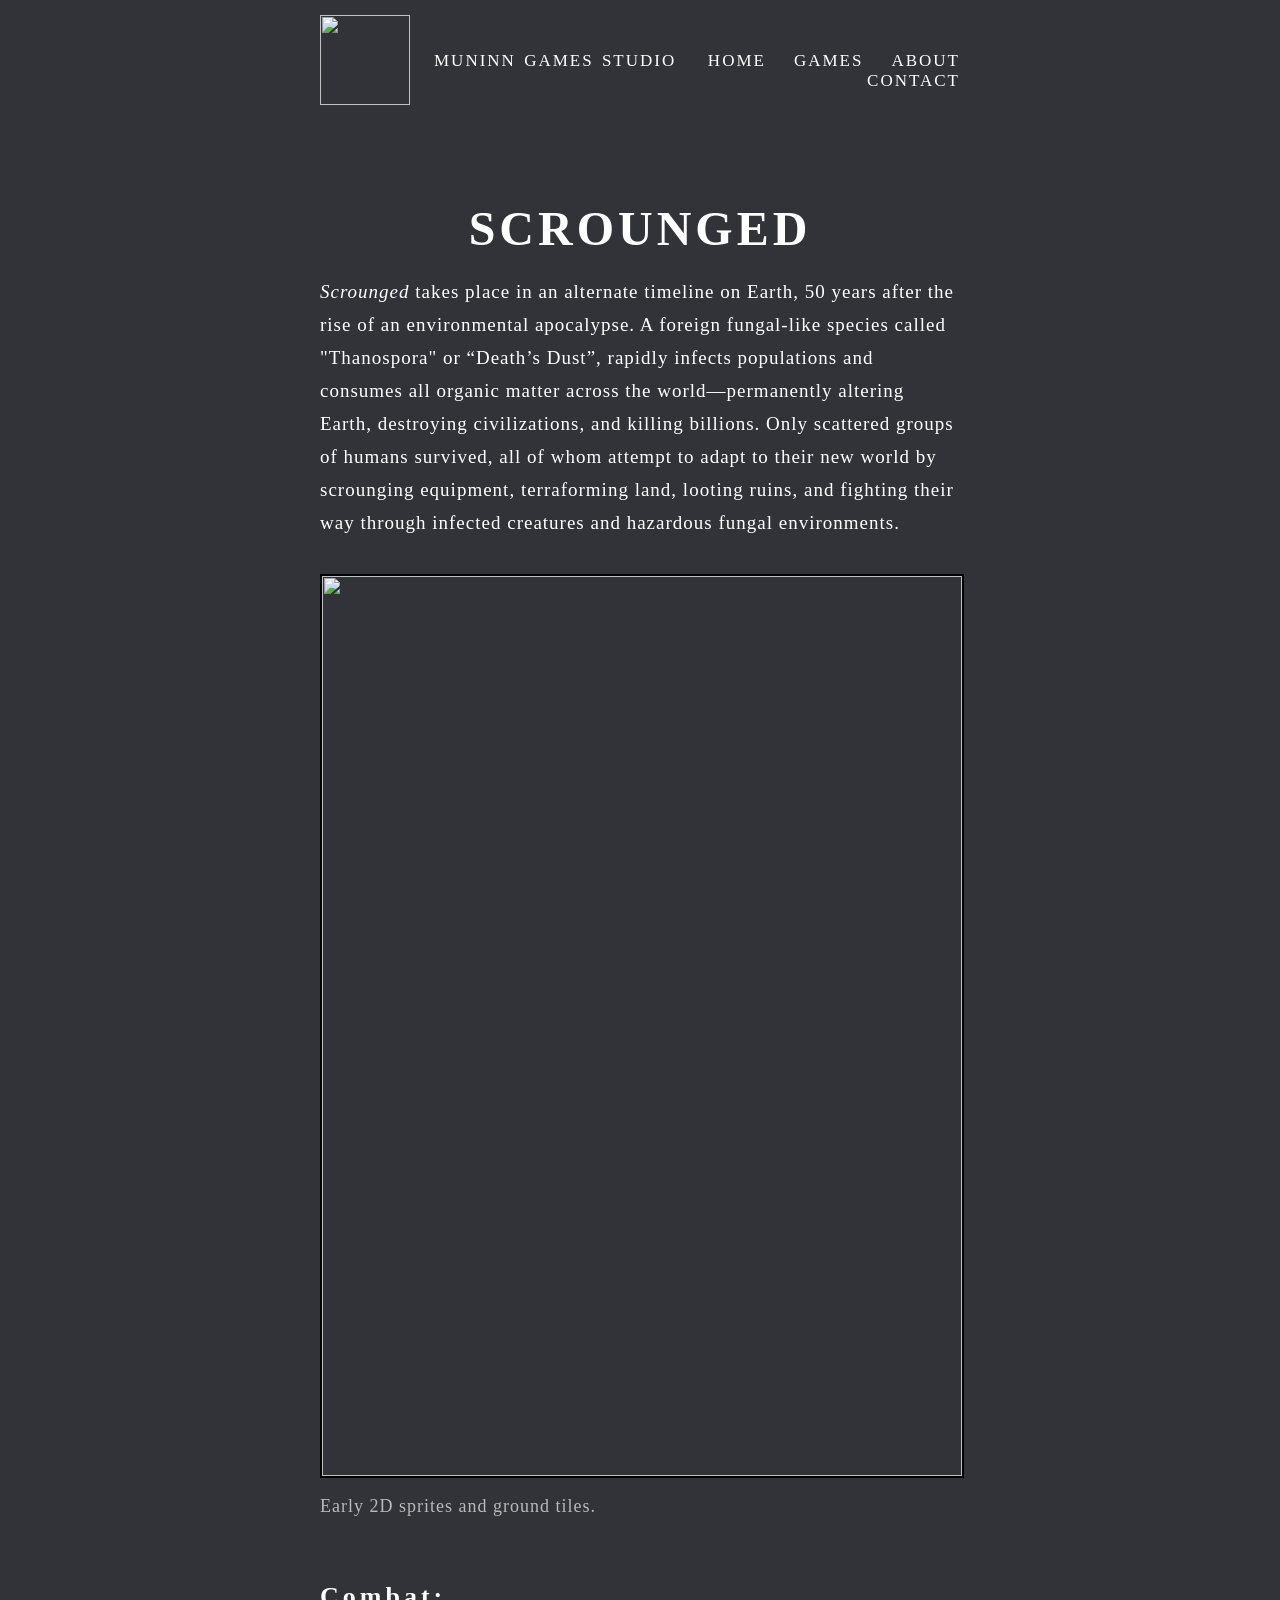
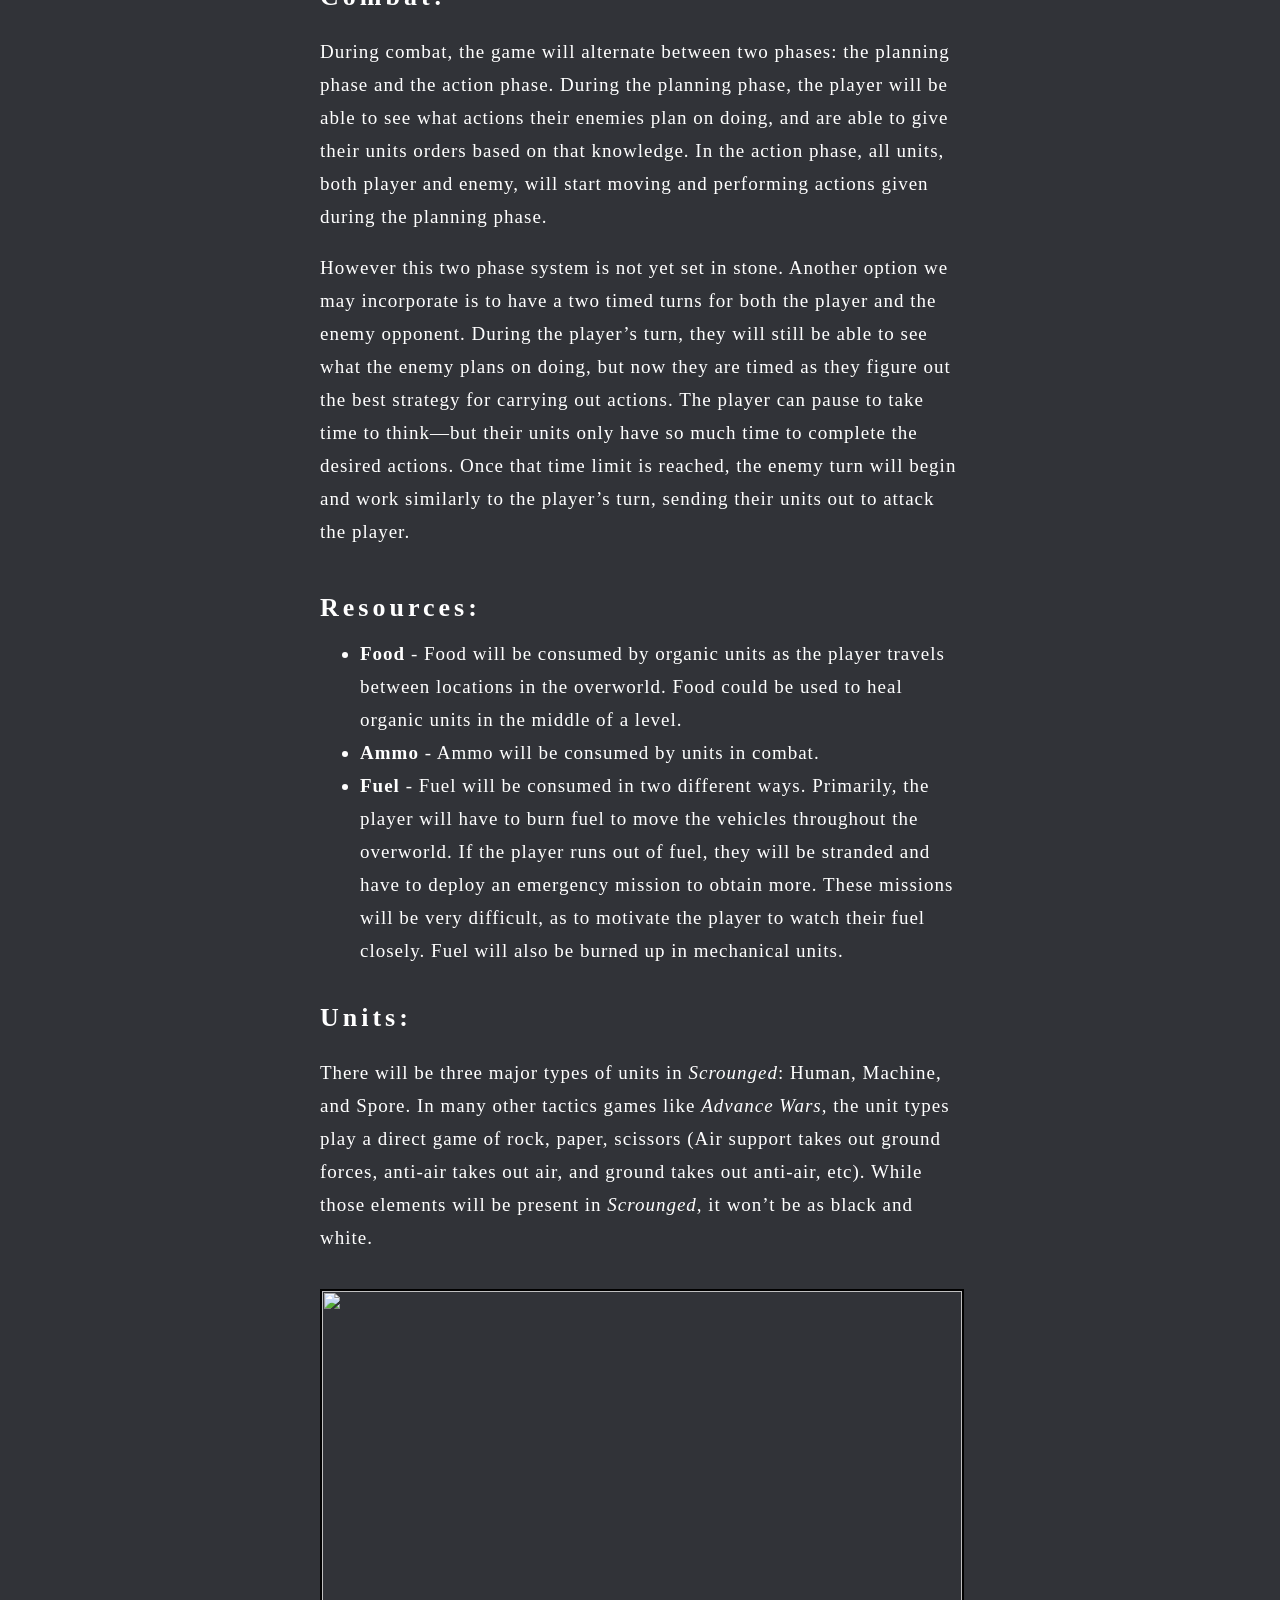
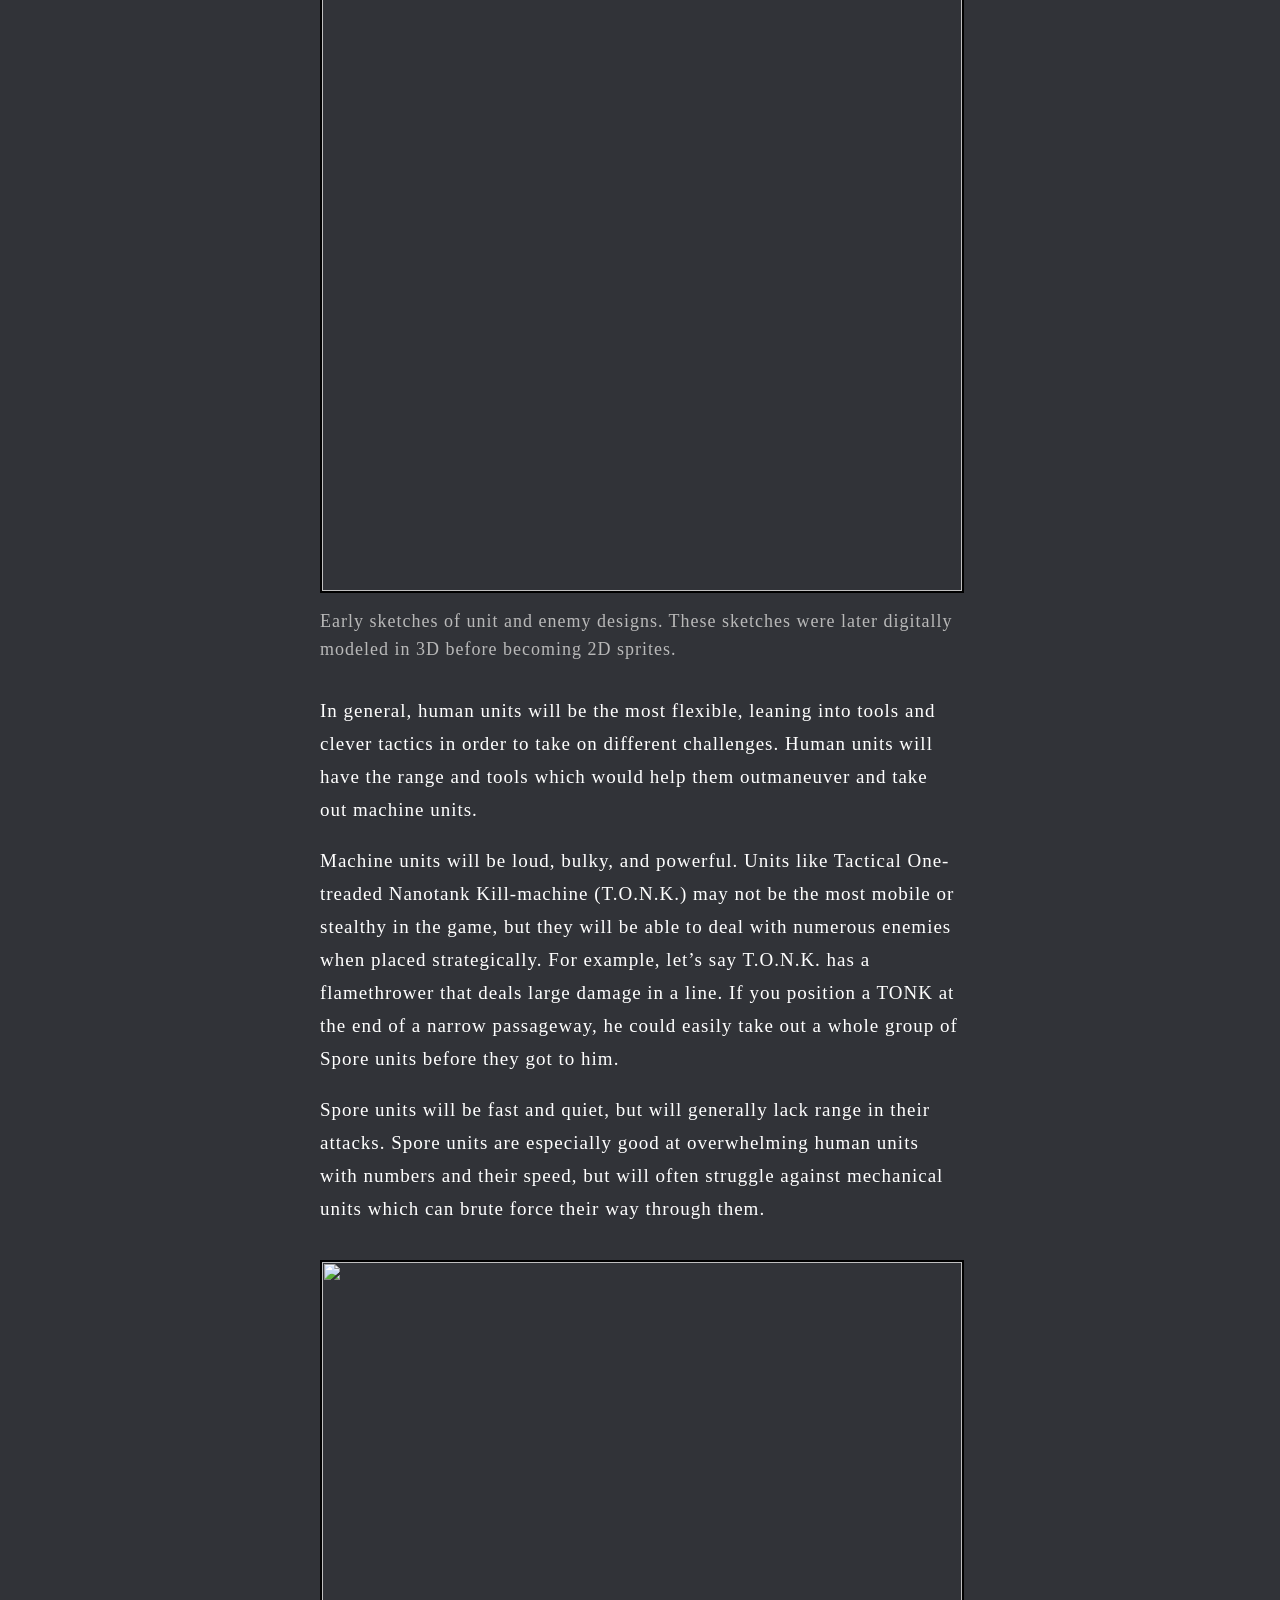
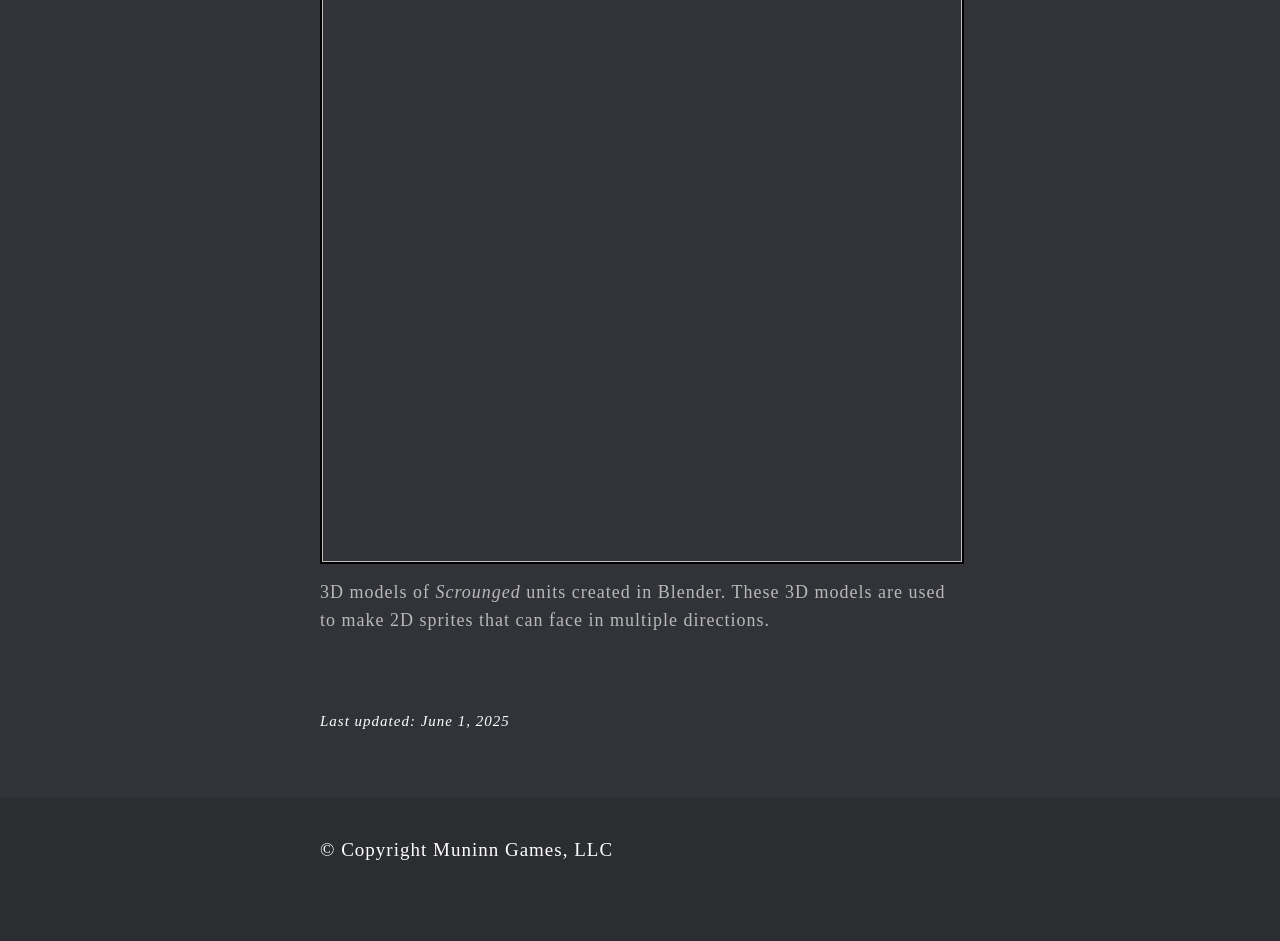
==== our-games/scrounged.html @ 383f55ab "Added Game Landing Pages" ====
<html>

    <heading>
        <title>Munnin Games</title>
        <link rel="stylesheet" type="text/css" href="../stylesheet.css">
        <meta charset="utf-8">
    <heading>

    <body>
        <main>
            <nav>
                <div class="nav_muninn-logo">
                    <img style="width:90px;" src="../img/logos/Muninn_White_2019.png" class="no-border">
                </div>

                <div class="nav_logomark">
                    <a href="#">MUNINN GAMES STUDIO</a>
                </div>

                <div class="nav_links">
                    <a href="../index.html">HOME</a>
                    <a href="../games.html">GAMES</a>
                    <a href="../about.html">ABOUT</a>
                    <a href="../contact.html">CONTACT</a>
                </div>
            </nav>

            <!-- END OF NEVIGATION -->

            <section>
                <h1>SCROUNGED</h1>
                <p><i>Scrounged</i> takes place in an alternate timeline on Earth, 50 years after the rise of an environmental apocalypse. A foreign fungal-like species called "Thanospora" or “Death’s Dust”, rapidly infects populations and consumes all organic matter across the world—permanently altering Earth, destroying civilizations, and killing billions. Only scattered groups of humans survived, all of whom attempt to adapt to their new world by scrounging equipment, terraforming land, looting ruins, and fighting their way through infected creatures and hazardous fungal environments.</p>

                <div class="center-box">
                    <img src="../img/games/scrounged/scrounged_map-tiles.jpg">
                    <figcaption>Early 2D sprites and ground tiles.</figcaption>
                </div>
            </section>

            <section>
                <h2>Combat:</h2>
                <p>During combat, the game will alternate between two phases: the planning phase and the action phase. During the planning phase, the player will be able to see what actions their enemies plan on doing, and are able to give their units orders based on that knowledge. In the action phase, all units, both player and enemy, will start moving and performing actions given during the planning phase.</p>
                
                <p>However this two phase system is not yet set in stone. Another option we may incorporate is to have a two timed turns for both the player and the enemy opponent. During the player’s turn, they will still be able to see what the enemy plans on doing, but now they are timed as they figure out the best strategy for carrying out actions. The player can pause to take time to think—but their units only have so much time to complete the desired actions. Once that time limit is reached, the enemy turn will begin and work similarly to the player’s turn, sending their units out to attack the player.</p>

                <div class="spacer"></div> <!-- adds space between elements -->
                    
                <h2>Resources:</h2>
                <ul>
                    <li><b>Food</b> - Food will be consumed by organic units as the player travels between locations in the overworld. Food could be used to heal organic units in the middle of a level.</li>
                    <li><b>Ammo</b> - Ammo will be consumed by units in combat.
                    <li><b>Fuel</b> - Fuel will be consumed in two different ways. Primarily, the player will have to burn fuel to move the vehicles throughout the overworld. If the player runs out of fuel, they will be stranded and have to deploy an emergency mission to obtain more. These missions will be very difficult, as to motivate the player to watch their fuel closely. Fuel will also be burned up in mechanical units.
                        
                </ul>

                <div class="spacer"></div> <!-- adds space between elements -->

                <h2>Units:</h2>
                <p>There will be three major types of units in <i>Scrounged</i>: Human, Machine, and Spore. In many other tactics games like <i>Advance Wars</i>, the unit types play a direct game of rock, paper, scissors (Air support takes out ground forces, anti-air takes out air, and ground takes out anti-air, etc). While those elements will be present in <i>Scrounged</i>, it won’t be as black and white.</p>

                <div class="center-box">
                    <img src="../img/games/scrounged/scrounged_concept-sketches.jpg">
                    <figcaption>Early sketches of unit and enemy designs. These sketches were later digitally modeled in 3D before becoming 2D sprites.</figcaption>
                </div>
                              
                <p>In general, human units will be the most flexible, leaning into tools and clever tactics in order to take on different challenges. Human units will have the range and tools which would help them outmaneuver and take out machine units.</p>

                <p>Machine units will be loud, bulky, and powerful. Units like Tactical One-treaded Nanotank Kill-machine (T.O.N.K.) may not be the most mobile or stealthy in the game, but they will be able to deal with numerous enemies when placed strategically. For example, let’s say T.O.N.K. has a flamethrower that deals large damage in a line. If you position a TONK at the end of a narrow passageway, he could easily take out a whole group of Spore units before they got to him.</p>

                <p>Spore units will be fast and quiet, but will generally lack range in their attacks. Spore units are especially good at overwhelming human units with numbers and their speed, but will often struggle against mechanical units which can brute force their way through them.</p>

                <div class="center-box">
                    <img src="../img/games/scrounged/scrounged_3D-models.png">
                    <figcaption>3D models of <i>Scrounged</i> units created in Blender. These 3D models are used to make 2D sprites that can face in multiple directions.</figcaption>
                </div>

            </section>

            <p class="update"><i>Last updated: June 1, 2025</i></p>
        </main>

    </body>

    <footer>
        <section>
            <p>© Copyright Muninn Games, LLC</p>
        <section>
    </footer>




</html>
---- stylesheet.css ----
*{
    margin: 0 0;
}

/* --- NAV CONTENT --- */

nav {
    display: flex;
    grid-template-columns: 1fr;
    margin-bottom: 110px;
}

    nav a {
        font-size: 17px;
        color: #ffffff;
        font-family: coop-reg;
        letter-spacing: 2px;
        text-decoration: none;
    }

    .nav_links {
        text-align: right;
        word-spacing: 24px;
        width: 100%;
    }

        .nav_links a:hover {
            opacity: 45%;
            transition: .3s;
        }

        .nav_links-here {
            opacity: 45%;
            text-decoration: underline;
            text-decoration-thickness: 2px;
            text-underline-offset: 7px;
        }

    .nav_logomark {
        font-size: 17px;
        color: #ffffff;
        font-family: coop-reg;
        letter-spacing: 2px;
        text-decoration: none;
        display: inline-block;
        margin-left: 24px;
        width: 100%;
    }
    
        .nav_logomark a {
            text-align: left;
            word-spacing: 2px;
        }

    .nav_muninn-logo {
        text-align: left;
        border: none;
        width: 92px;
        height: 92px;
        margin-top: -64px;
        display: flexbox;
    }

/* --- WEB BODY CONTENT --- */

    body {
        margin: 0px;
        background-color: #313338;
    }

        main {
            margin: 4% 25%;
            background-color: #313338;
        }
    
    section {
        margin-bottom: 40px;
    }

    hr {
        background-color: #2B2D31;
        color: #2B2D31;
        border: 2px solid;
        margin-bottom: 42px;
    }

    .spacer {
        height: 36px; /* Use this tag to add space between elements. */
    }

    img {
        width: 100%;
        margin: 26px 0px 8px 0px;
        border: 2px solid #000000;
    }

        .no-border {
            width: 680px;
            margin: 28px 0px 18px 0px;
            border: none;
        }

        .no-class {
            margin: 0px;
            border: 2px solid #000000;
            border: none;
            padding: 4px;
        }
    
    .center-box {
        text-align: center;
    }
    
    footer {
        padding: 2% 25%;
    }
    
    
/* divs and grids */

    .grid-games {
        margin-top: 28px;
        display: flexbox;
    }

        .grid-games a:hover {
            opacity: 35%;
            transition: .45s;
        }
    
    .grid-games-02 {
        margin-top: 28px;
        column-gap: 14px;
        row-gap: 14px;
        display: grid;
        text-align: center;
        grid-template-columns: 1fr 1fr;
    }

    .grid-games-02 a:hover {
        opacity: 35%;
        transition: .3s;
    }

        .grid-games-02 h2 {
            font-size: 24px;
            color: #ffffff;
            font-family: coop-l;
            letter-spacing: 6px;
            margin-top: 4px;
            margin-bottom: 4px;
        }

        .grid-games-02 p {
            font-size: 16px;
            color: #ffffff;
            font-family: coop-reg;
            letter-spacing: 1px;
            line-height: 28px;
        }

        .grid-games-02 a {
            text-decoration: none;
        }

        .game-box {
            width: 400px;
            text-align: center;
            padding: 4px 30px 20px 30px;
            background-color: #44454d;
        }

        .game-box img {
            border: none;
        }

    .grid-character {
        display: grid;
        grid-template-columns: 35% 66%;
        width: 100%;
    }
    
        .grid-character_box {
            width: auto;
            margin-top: 26px;
        }

        .grid-character_box img {
            width: 100%;
            border: none;
            margin: 0px;
        }

        .grid-character_box h3 {
            font-size: 26px;
            color: #ffffff;
            font-family: coop-l;
            letter-spacing: 4px;
            margin-top: 0px;
            padding-left: 35px;
        }

        .grid-character_box p {
            font-size: 19px;
            color: #ffffff;
            font-family: coop-reg;
            letter-spacing: 1px;
            line-height: 33px;
            padding-left: 35px;
        }

/* font design */

    h1 {
        font-size: 48px;
        color: #ffffff;
        font-family: coop-l;
        letter-spacing: 4px;
        margin-bottom: 10px;
        text-align: center;
    }

    h2 {
        font-size: 26px;
        color: #ffffff;
        font-family: coop-l;
        letter-spacing: 4px;
        margin-top: 0px;
        margin-bottom: 14px;
    }

    p {
        font-size: 19px;
        color: #ffffff;
        font-family: coop-reg;
        letter-spacing: 1px;
        line-height: 33px;
        padding: 9px 0px;
    }

        ul {
            text-decoration: none;
            margin-top: 9px;
        }

        li {
            font-size: 19px;
            color: #ffffff;
            font-family: coop-reg;
            letter-spacing: 1px;
            line-height: 33px;
        }
    
    figcaption {
        text-align: left;
        font-size: 18px;
        color: #b9b9b9;
        font-family: coop-reg;
        letter-spacing: 1px;
        line-height: 28px;
        padding: 6px 0px 22px 0px;
    }
    
    .update { /* used for the font at the end of articles designated the date */
        font-size: 15px;
        color: #ffffff;
        font-family: coop-reg;
        letter-spacing: 1px;
        line-height: 33px;
        padding: 9px 0px;
    }


/* font family */

    @font-face {
        src: url(font/CooperHewitt-Light.otf);
        font-family: coop-l;
    }

    @font-face {
        src: url(font/CooperHewitt-Book.otf);
        font-family: coop-reg;
    }

    @font-face {
        src: url(font/CooperHewitt-Medium.otf);
        font-family: coop-med;
    }

    @font-face {
        src: url(font/CooperHewitt-Bold.otf);
        font-family: coop-b;
    }

/* --- FOOTER --- */

footer {
    margin: none;
    background-color: #2B2D31;

    font-size: 16px;
    color: #ffffff;
    font-family: coop-reg;
}
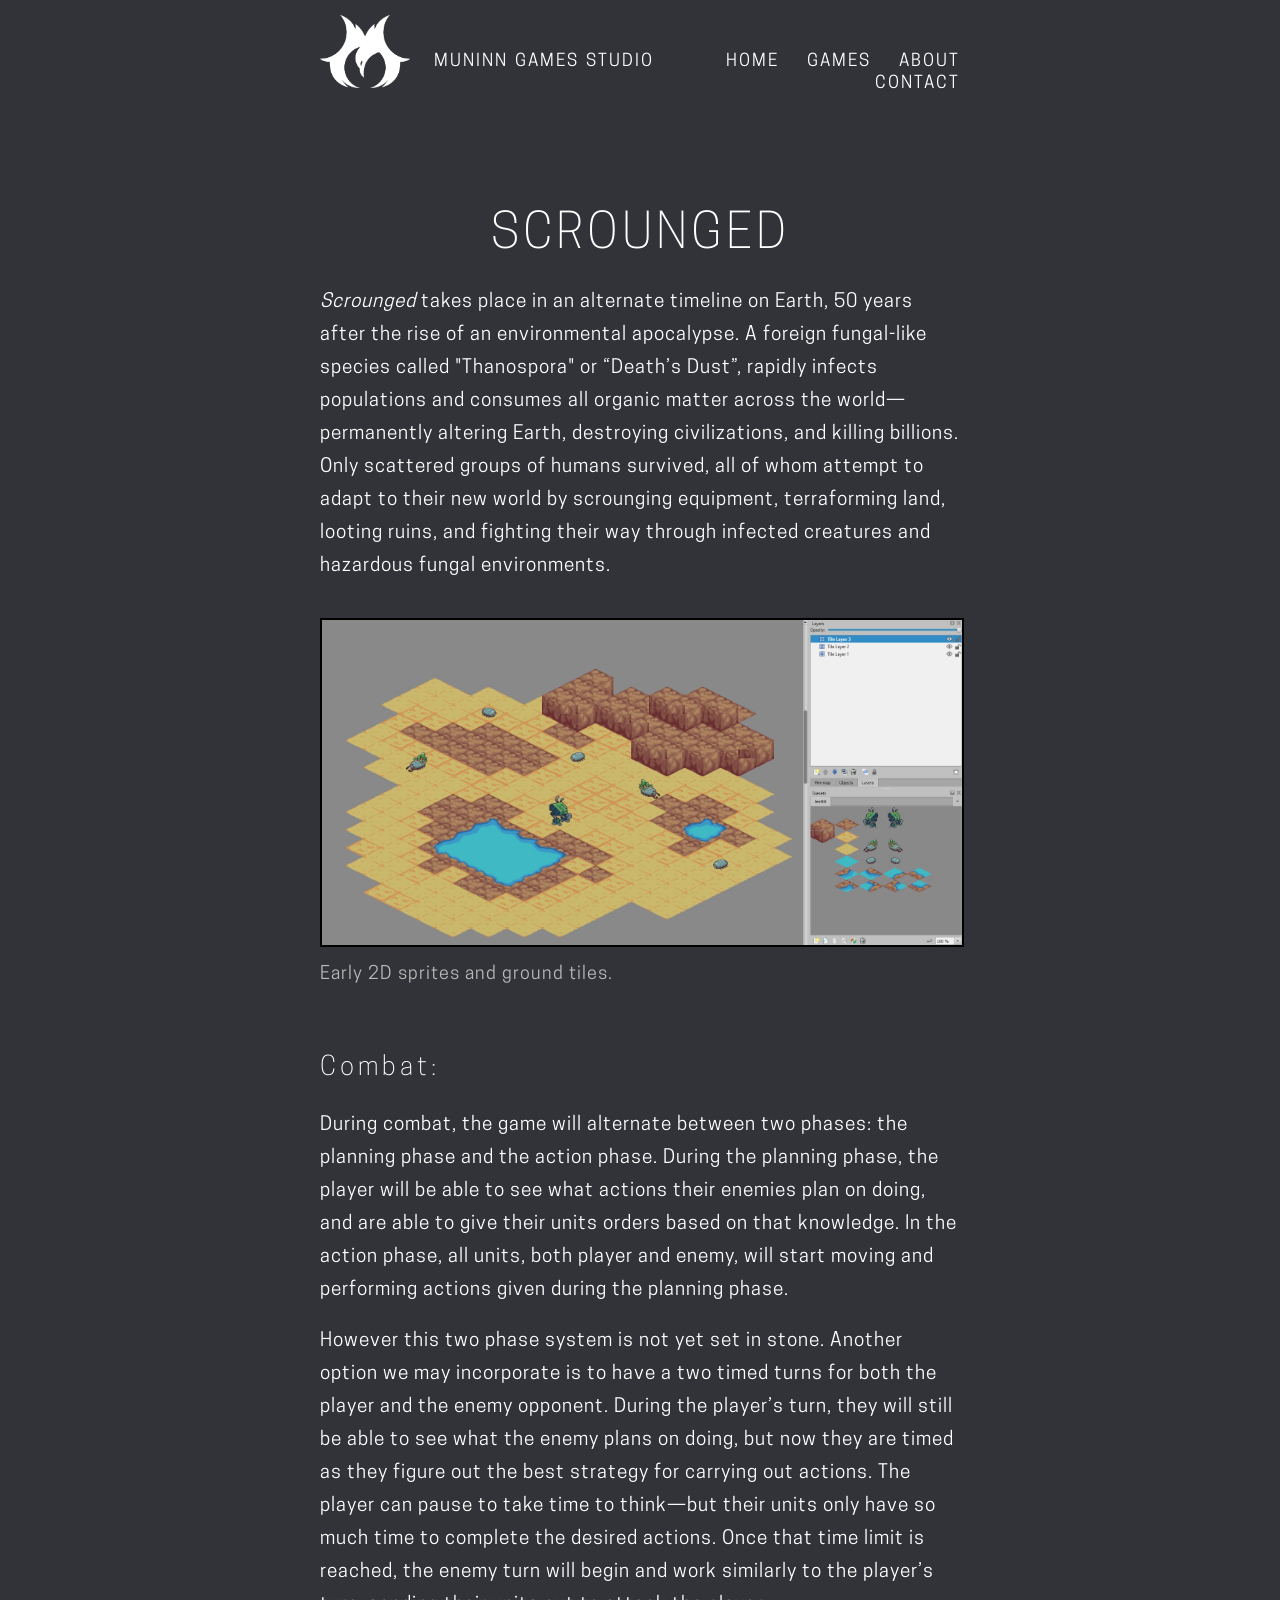
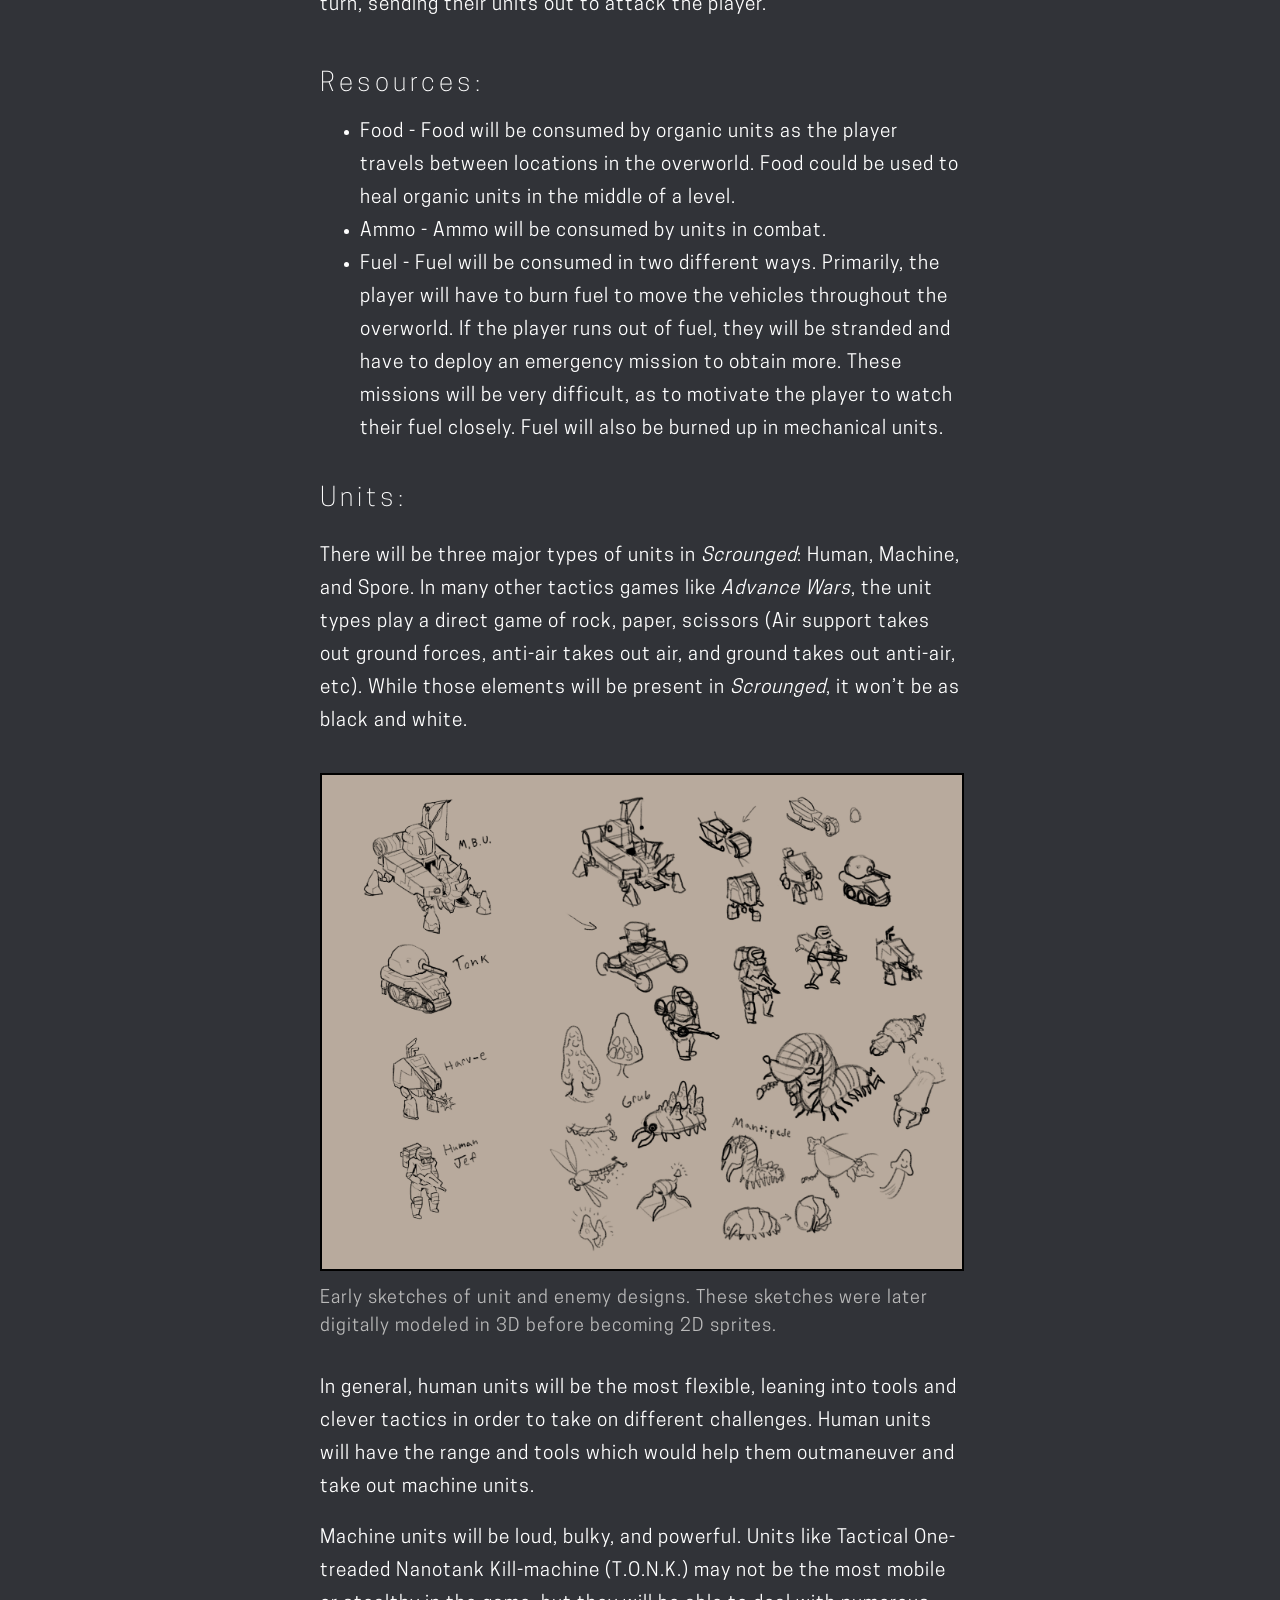
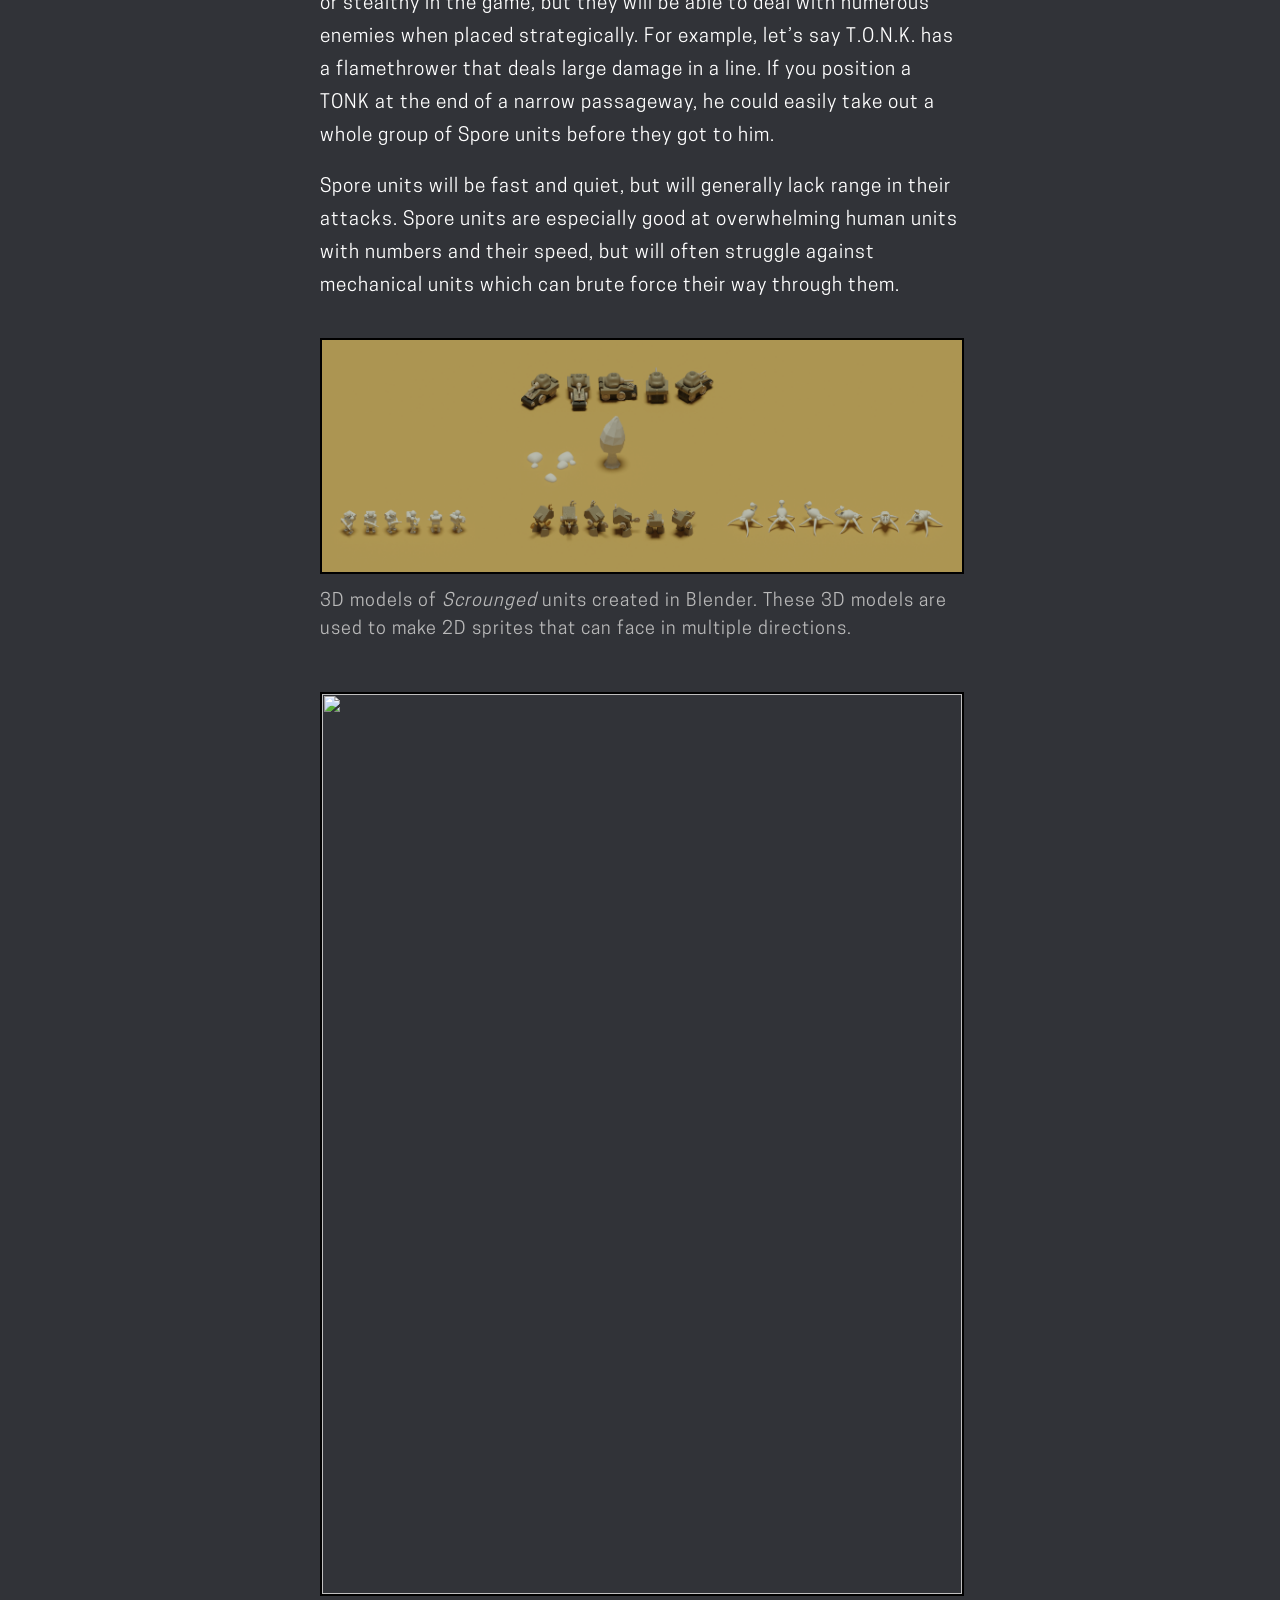
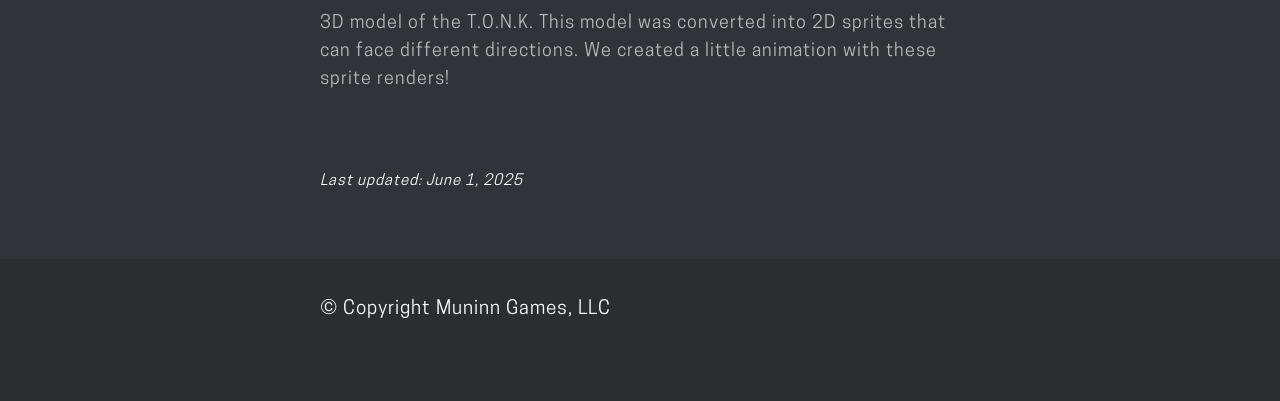
==== commit 19315126: "Update scrounged.html" ====
--- a/our-games/scrounged.html
+++ b/our-games/scrounged.html
@@ -74,6 +74,11 @@
                     <figcaption>3D models of <i>Scrounged</i> units created in Blender. These 3D models are used to make 2D sprites that can face in multiple directions.</figcaption>
                 </div>
 
+                <div class="center-box">
+                    <img src="../img/games/scrounged/tonk-animation-test.gif">
+                    <figcaption>3D model of the T.O.N.K. This model was converted into 2D sprites that can face different directions. We created a little animation with these sprite renders!</figcaption>
+                </div>
+
             </section>
 
             <p class="update"><i>Last updated: June 1, 2025</i></p>
@@ -90,4 +95,4 @@
 
 
 
-</html>+</html>
